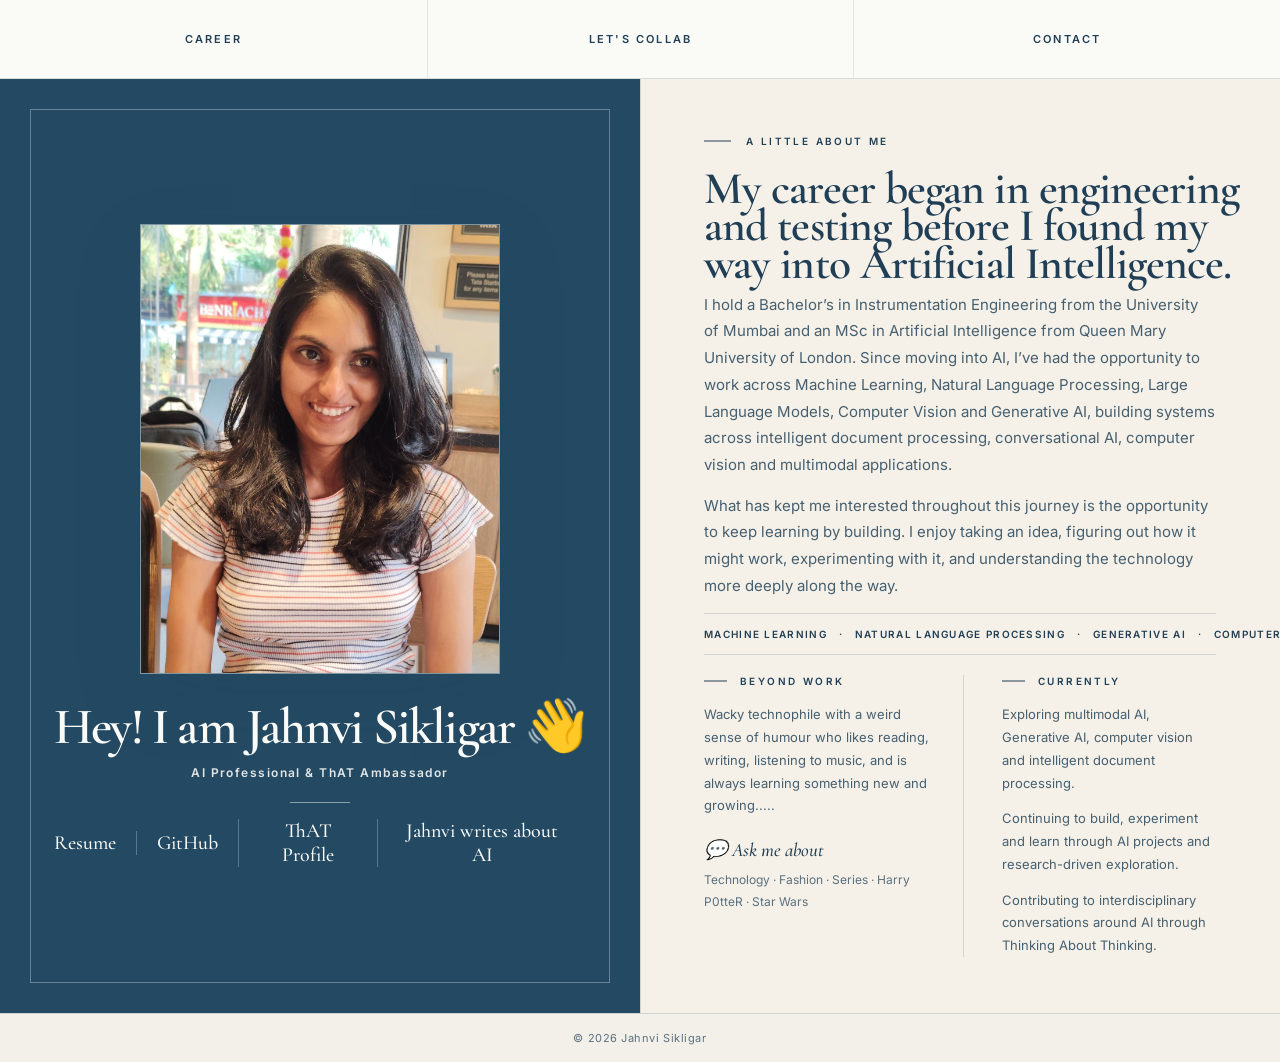
==== index.html @ 12c37104 "Add contact and index pages; initialize collabration page." ====
<!DOCTYPE html>
<html lang="en">
<head>
    <meta charset="UTF-8">
    <meta name="viewport" content="width=device-width, initial-scale=1.0">
    <title>Jahnvi Sikligar | AI Professional</title>
    <meta name="description" content="Jahnvi Sikligar — AI Professional, Data Scientist, ML Engineer and ThAT Ambassador.">
    <link rel="stylesheet" href="../css/index_style.css">
</head>
<body>

    <header class="site-header">
        <nav class="navbar">
            <div class="nav-links">
                <a href="career.html">CAREER</a>
                <a href="lets-collab.html">LET'S COLLAB</a>
                <a href="contact.html">CONTACT</a>
            </div>
        </nav>
    </header>

    <main>
        <section class="landing">

            <div class="landing-left">
                <div class="profile-content">

                    <div class="portrait-area">

                        <div class="profile-image-wrapper">
                            <img
                                id="profile-photo"
                                alt="Jahnvi Sikligar"
                                class="profile-image"
                            >
                        </div>

                    </div>

                    <div class="profile-introduction">
                        <h1>Hey! I am Jahnvi Sikligar 👋</h1>
                        <p class="profile-role">AI Professional &amp; ThAT Ambassador</p>
                    </div>

                    <div class="profile-rule"></div>

                    <div class="profile-links">

                        <a
                            href="https://drive.google.com/file/d/1fbDe1WRoLAM9IEWH1a6erwaehUJIKIuO/view?usp=sharing"
                            target="_blank"
                            rel="noopener noreferrer"
                            aria-label="Resume"
                        >
                            <span>Resume</span>
                        </a>

                        <a
                            href="https://github.com/jahnvisikligar"
                            target="_blank"
                            rel="noopener noreferrer"
                            aria-label="GitHub"
                        >
                            <span>GitHub</span>
                        </a>

                        <a
                            href="https://www.thinkingaboutthinking.org/fellowshiphub/fellowship/jahnvi-sikligar/feed"
                            target="_blank"
                            rel="noopener noreferrer"
                            aria-label="ThAT Profile"
                        >
                            <span>ThAT Profile</span>
                        </a>

                        <a
                            href="https://jahnviwritesaboutai.hashnode.dev/"
                            target="_blank"
                            rel="noopener noreferrer"
                            aria-label="Jahnvi writes about AI blog"
                        >
                            <span>Jahnvi writes about AI</span>
                        </a>

                    </div>

                </div>
            </div>


            <div class="landing-right">
                <div class="about-content">

                    <p class="about-eyebrow">A LITTLE ABOUT ME</p>

                    <h2>
                        <span>My career began in engineering</span>
                        <span>and testing before I found my</span>
                        <span>way into Artificial Intelligence.</span>
                    </h2>

                    <div class="about-text">

                        <p>
                            I hold a Bachelor’s in Instrumentation Engineering from the University of Mumbai
                            and an MSc in Artificial Intelligence from Queen Mary University of London.
                            Since moving into AI, I’ve had the opportunity to work across Machine Learning,
                            Natural Language Processing, Large Language Models, Computer Vision and Generative AI,
                            building systems across intelligent document processing, conversational AI,
                            computer vision and multimodal applications.
                        </p>

                        <p>
                            What has kept me interested throughout this journey is the opportunity to keep learning by building.
                            I enjoy taking an idea, figuring out how it might work, experimenting with it, and understanding
                            the technology more deeply along the way.
                        </p>

                    </div>


                    <div class="expertise" aria-label="Areas of expertise">
                        <span>MACHINE LEARNING</span>
                        <span class="expertise-separator" aria-hidden="true">·</span>
                        <span>NATURAL LANGUAGE PROCESSING</span>
                        <span class="expertise-separator" aria-hidden="true">·</span>
                        <span>GENERATIVE AI</span>
                        <span class="expertise-separator" aria-hidden="true">·</span>
                        <span>COMPUTER VISION</span>
                    </div>


                    <div class="lower-content">

                        <div class="beyond-work">

                            <p class="section-label">BEYOND WORK</p>

                            <p class="personal-note">
                                Wacky technophile with a weird sense of humour who likes reading,
                                writing, listening to music, and is always learning something new and growing.....
                            </p>

                            <div class="ask-me">

                                <p class="ask-label">💬 Ask me about</p>

                                <p class="ask-topics">
                                    Technology · Fashion · Series · Harry P0tteR · Star Wars
                                </p>

                            </div>

                        </div>


                        <div class="currently">

                            <p class="section-label">CURRENTLY</p>

                            <div class="current-items">

                                <div class="current-item">
                                    <p>
                                        Exploring multimodal AI, Generative AI, computer vision
                                        and intelligent document processing.
                                    </p>
                                </div>

                                <div class="current-item">
                                    <p>
                                        Continuing to build, experiment and learn through
                                        AI projects and research-driven exploration.
                                    </p>
                                </div>

                                <div class="current-item">
                                    <p>
                                        Contributing to interdisciplinary conversations around
                                        AI through Thinking About Thinking.
                                    </p>
                                </div>

                            </div>

                        </div>

                    </div>

                </div>
            </div>

        </section>
    </main>

    <footer class="site-footer">
        <p>© 2026 Jahnvi Sikligar</p>
    </footer>

    <script src="../assets/profile-image.js"></script>
    <script>
        document.getElementById("profile-photo").src = window.profileImageData;
    </script>
    <script src="../assets/profile-image.js"></script>
    <script>
        const profilePhoto = document.getElementById("profile-photo");
        if (profilePhoto && window.profileImageData) {
            profilePhoto.src = window.profileImageData;
        }
    </script>
    <!--<script src="../js/script.js"></script>-->
</body>
</html>
---- css/index_style.css ----
/*NEW COLOUR PALETTE FOR MAIN PAGE*/

@import url('https://fonts.googleapis.com/css2?family=Cormorant+Garamond:wght@500;600;700&family=Inter:wght@400;500;600&display=swap');
/* Unified six-colour palette for the complete homepage. */
:root {
    --primary-blue: #244A63;
    --deep-blue: #203F56;
    --pale-blue: #E6F0F2;
    --off-white: #FAFAF7;
    --ivory: #F5F1E8;
    --linen: #F2F0E9;

    /* Semantic tokens used throughout the layout. */
    --paper: var(--off-white);
    --ink: var(--deep-blue);
    --muted: rgba(32, 63, 86, 0.72);
    --blue: var(--primary-blue);
    --blue-soft: var(--deep-blue);
    --line: rgba(32, 63, 86, 0.16);
    --white-line: rgba(230, 240, 242, 0.35);
    --left-text: var(--off-white);
    --hover-wash: rgba(230, 240, 242, 0.62);
}

* {
    box-sizing: border-box;
}

html {
    scroll-behavior: smooth;
}

body {
    margin: 0;
    color: var(--ink);
    background: var(--ivory);
    font-family: "Inter", sans-serif;
    -webkit-font-smoothing: antialiased;
    text-rendering: optimizeLegibility;
}

a {
    color: inherit;
}

.site-header {
    position: relative;
    z-index: 10;
    background: var(--paper);
    border-bottom: 1px solid var(--line);
}

.navbar {
    width: 100%;
    min-height: 78px;
    display: grid;
    align-items: stretch;
}

.nav-links {
    width: 100%;
    display: grid;
    grid-template-columns: repeat(3, minmax(0, 1fr));
}

.nav-links a {
    position: relative;
    display: grid;
    place-items: center;
    min-height: 78px;
    padding: 0 18px;
    color: var(--ink);
    font-size: 11px;
    font-weight: 600;
    letter-spacing: 0.20em;
    text-decoration: none;
    text-transform: uppercase;
    transition: color 220ms ease, background-color 220ms ease;
}

.nav-links a + a {
    border-left: 1px solid rgba(32, 63, 86, 0.10);
}

.nav-links a::after {
    content: "";
    position: absolute;
    left: 28%;
    right: 28%;
    bottom: 16px;
    height: 1px;
    background: currentColor;
    transform: scaleX(0);
    transform-origin: center;
    transition: transform 220ms ease;
}

.nav-links a:hover,
.nav-links a:focus-visible {
    color: var(--blue);
    background: var(--hover-wash);
}

.nav-links a:hover::after,
.nav-links a:focus-visible::after {
    transform: scaleX(1);
}

.landing {
    display: grid;
    grid-template-columns: 1fr 1fr;
    min-height: calc(100vh - 78px);
}

.landing-left {
    position: relative;
    overflow: hidden;
    display: flex;
    align-items: center;
    justify-content: center;
    padding: 52px 54px;
    color: var(--left-text);
    background: var(--blue);
}

.landing-left::before {
    content: "";
    position: absolute;
    inset: 30px;
    border: 1px solid var(--white-line);
    pointer-events: none;
}

.profile-content {
    position: relative;
    z-index: 1;
    width: min(100%, 700px);
    text-align: center;
}

.portrait-area {
    display: block;
    margin: 0 0 30px;
}

.profile-image-wrapper {
    width: min(100%, 360px);
    max-width: 360px;
    aspect-ratio: 4 / 5;
    margin: 0 auto;
    overflow: hidden;
    border: 1px solid rgba(250, 250, 247, 0.40);
    background: rgba(230, 240, 242, 0.05);
    box-shadow: 0 24px 60px rgba(32, 63, 86, 0.18);
    transition: transform 350ms ease, box-shadow 350ms ease;
}

.profile-image-wrapper:hover {
    transform: translateY(-5px);
    box-shadow: 0 32px 72px rgba(32, 63, 86, 0.25);
}

.profile-image {
    width: 100%;
    height: 100%;
    display: block;
    object-fit: cover;
    filter: saturate(0.97);
    transition: transform 700ms cubic-bezier(0.2, 0.65, 0.25, 1);
}

.profile-image-wrapper:hover .profile-image {
    transform: scale(1.025);
}

.portrait-notes {
    display: none;
    flex-direction: column;
    align-items: flex-start;
    gap: 1px;
    color: rgba(250, 250, 247, 0.96);
    font-family: "Cormorant Garamond", serif;
    font-size: clamp(29px, 3vw, 43px);
    font-style: italic;
    font-weight: 500;
    line-height: 0.93;
}

.profile-introduction {
    padding-left: 0;
}

.profile-introduction h1 {
    margin: 0 auto;
    max-width: none;
    color: var(--left-text);
    font-family: "Cormorant Garamond", serif;
    font-size: clamp(39px, 4vw, 58px);
    font-weight: 600;
    line-height: 0.90;
    letter-spacing: -0.035em;
    white-space: nowrap;
}

.profile-role {
    margin: 14px 0 0;
    color: rgba(250, 250, 247, 0.88);
    font-size: 12px;
    font-weight: 600;
    letter-spacing: 0.12em;
    line-height: 1.5;
}

.profile-rule {
    width: 60px;
    height: 1px;
    margin: 20px auto 16px;
    background: rgba(230, 240, 242, 0.52);
}

.profile-links {
    display: flex;
    align-items: center;
    justify-content: center;
    padding-left: 0;
}

.profile-links a {
    position: relative;
    display: inline-flex;
    align-items: center;
    padding: 0 20px;
    color: var(--left-text);
    font-family: "Cormorant Garamond", serif;
    font-size: 20px;
    font-weight: 500;
    text-decoration: none;
    transition: color 220ms ease, transform 220ms ease;
}

.profile-links a:first-child {
    padding-left: 0;
}

.profile-links a + a {
    border-left: 1px solid rgba(230, 240, 242, 0.28);
}

.profile-links a::after {
    content: "";
    position: absolute;
    left: 20px;
    right: 20px;
    bottom: -7px;
    height: 1px;
    background: currentColor;
    transform: scaleX(0);
    transform-origin: left;
    transition: transform 220ms ease;
}

.profile-links a:first-child::after {
    left: 0;
}

.profile-links a:hover,
.profile-links a:focus-visible {
    color: var(--left-text);
    transform: translateY(-2px);
}

.profile-links a:hover::after,
.profile-links a:focus-visible::after {
    transform: scaleX(1);
}

.landing-right {
    position: relative;
    overflow: hidden;
    display: flex;
    align-items: center;
    justify-content: center;
    padding: 56px 64px;
    color: var(--ink);
    background: var(--ivory);
}

.landing-right::before {
    content: "";
    position: absolute;
    inset: 0 auto 0 0;
    width: 1px;
    background: var(--line);
}

.about-content {
    position: relative;
    z-index: 1;
    width: min(100%, 760px);
}

.about-eyebrow,
.section-label {
    position: relative;
    width: fit-content;
    margin: 0 0 23px;
    padding-left: 42px;
    color: var(--blue-soft);
    font-size: 10px;
    font-weight: 600;
    letter-spacing: 0.24em;
    line-height: 1.2;
    text-transform: uppercase;
}

.about-eyebrow::before,
.section-label::before {
    content: "";
    position: absolute;
    left: 0;
    top: 50%;
    width: 27px;
    height: 1px;
    background: currentColor;
    transform: translateY(-50%);
}

.about-content h2 {
    margin: 0 0 10px;
    max-width: none;
    color: var(--ink);
    font-family: "Cormorant Garamond", serif;
    font-size: clamp(40px, 3.55vw, 56px);
    font-weight: 600;
    line-height: 0.82;
    letter-spacing: -0.02em;
}

.about-content h2 span {
    display: block;
    margin: 0;
    padding: 0;
    white-space: nowrap;
}

.about-text {
    max-width: 73ch;
    color: rgba(32, 63, 86, 0.82);
    font-size: 15px;
    line-height: 1.78;
}

.about-text p {
    margin: 0 0 14px;
}

.expertise {
    display: grid;
    grid-template-columns: max-content minmax(28px, 1fr) max-content minmax(28px, 1fr) max-content minmax(28px, 1fr) max-content;
    align-items: center;
    margin-top: 14px;
    padding: 12px 0;
    border-top: 1px solid var(--line);
    border-bottom: 1px solid var(--line);
    color: var(--ink);
    font-size: 10px;
    font-weight: 600;
    letter-spacing: 0.13em;
    line-height: 1.6;
    white-space: nowrap;
}

.expertise-separator {
    justify-self: center;
    margin: 0;
    color: inherit;
    font: inherit;
    line-height: inherit;
}

.lower-content {
    display: grid;
    grid-template-columns: minmax(0, 0.95fr) minmax(0, 1.05fr);
    gap: 30px;
    margin-top: 20px;
}

.beyond-work,
.currently {
    min-width: 0;
}

.currently {
    padding-left: 38px;
    border-left: 1px solid var(--line);
}

.section-label {
    margin-bottom: 16px;
    padding-left: 36px;
}

.section-label::before {
    width: 23px;
}

.personal-note,
.current-item p {
    margin: 0;
    color: rgba(32, 63, 86, 0.82);
    font-size: 13px;
    line-height: 1.75;
}

.personal-note {
    max-width: 35ch;
}

.ask-me {
    margin-top: 21px;
}

.ask-label {
    margin: 0 0 8px;
    color: var(--ink);
    font-family: "Cormorant Garamond", serif;
    font-size: 19px;
    font-style: italic;
    font-weight: 500;
}

.ask-topics {
    margin: 0;
    color: var(--muted);
    font-size: 12px;
    line-height: 1.8;
}

.current-items {
    display: grid;
    gap: 13px;
}

.current-item p {
    max-width: 38ch;
}

.site-footer {
    padding: 17px 24px;
    border-top: 1px solid var(--line);
    background: var(--linen);
    color: var(--muted);
    font-size: 11px;
    text-align: center;
    letter-spacing: 0.05em;
}

.site-footer p {
    margin: 0;
}

:focus-visible {
    outline: 2px solid var(--blue-soft);
    outline-offset: 4px;
}

.site-header :focus-visible {
    outline-color: var(--blue-soft);
}

@media (max-width: 1150px) {
    .landing-left {
        padding: 46px 42px;
    }

    .landing-right {
        padding: 50px 44px;
    }

    .profile-introduction h1 {
        font-size: clamp(38px, 3.8vw, 54px);
    }

    .profile-links a {
        padding: 0 15px;
    }

    .profile-links a:first-child {
        padding-left: 0;
    }

    .about-content h2 {
        font-size: clamp(38px, 4vw, 54px);
    }

    .expertise {
        font-size: 10px;
        letter-spacing: 0.11em;
    }
}

@media (max-width: 900px) {
    .landing {
        grid-template-columns: 1fr;
    }

    .landing-left {
        min-height: auto;
        padding: 64px 34px;
    }

    .landing-right {
        min-height: auto;
        padding: 68px 34px;
    }

    .landing-right::before {
        inset: 0 34px auto 34px;
        width: auto;
        height: 1px;
    }

    .profile-content {
        max-width: 760px;
    }

    .about-content {
        max-width: 760px;
    }
}

@media (max-width: 640px) {
    .nav-links {
        grid-template-columns: repeat(3, minmax(0, 1fr));
    }

    .nav-links a {
        min-height: 58px;
        padding: 0 6px;
        font-size: 8px;
        letter-spacing: 0.08em;
    }

    .nav-links a::after {
        bottom: 10px;
    }

    .landing-left {
        padding: 48px 20px;
    }

    .landing-left::before {
        inset: 18px;
    }

    .portrait-area {
        display: block;
        margin-bottom: 28px;
    }

    .profile-image-wrapper {
        width: min(72vw, 270px);
        margin: 0 auto 22px;
    }

    .profile-introduction {
        padding-left: 0;
        text-align: center;
    }

    .profile-introduction h1 {
        max-width: none;
        font-size: clamp(41px, 12vw, 58px);
        white-space: normal;
    }

    .profile-role {
        font-size: 10px;
        letter-spacing: 0.10em;
    }

    .profile-rule {
        margin-left: auto;
        margin-right: auto;
    }

    .profile-links {
        justify-content: center;
        padding-left: 0;
    }

    .profile-links a {
        padding: 0 10px;
        font-size: 18px;
    }

    .profile-links a:first-child {
        padding-left: 0;
    }

    .profile-links a::after {
        left: 10px;
        right: 10px;
    }

    .profile-links a:first-child::after {
        left: 0;
    }

    .landing-right {
        padding: 52px 24px;
    }

    .landing-right::before {
        left: 24px;
        right: 24px;
    }

    .about-eyebrow {
        margin-bottom: 20px;
        padding-left: 34px;
    }

    .about-content h2 {
        max-width: none;
        font-size: 41px;
    }

    .about-content h2 span {
        white-space: normal;
    }

    .about-text {
        font-size: 14px;
        line-height: 1.8;
    }

    .expertise {
        display: flex;
        flex-wrap: wrap;
        justify-content: flex-start;
        gap: 0 10px;
        font-size: 9px;
        letter-spacing: 0.10em;
        white-space: normal;
    }

    .expertise-separator {
        margin: 0;
    }

    .lower-content {
        grid-template-columns: 1fr;
        gap: 30px;
    }

    .currently {
        padding: 28px 0 0;
        border-left: 0;
        border-top: 1px solid var(--line);
    }

    .section-label {
        font-size: 9px;
    }
}
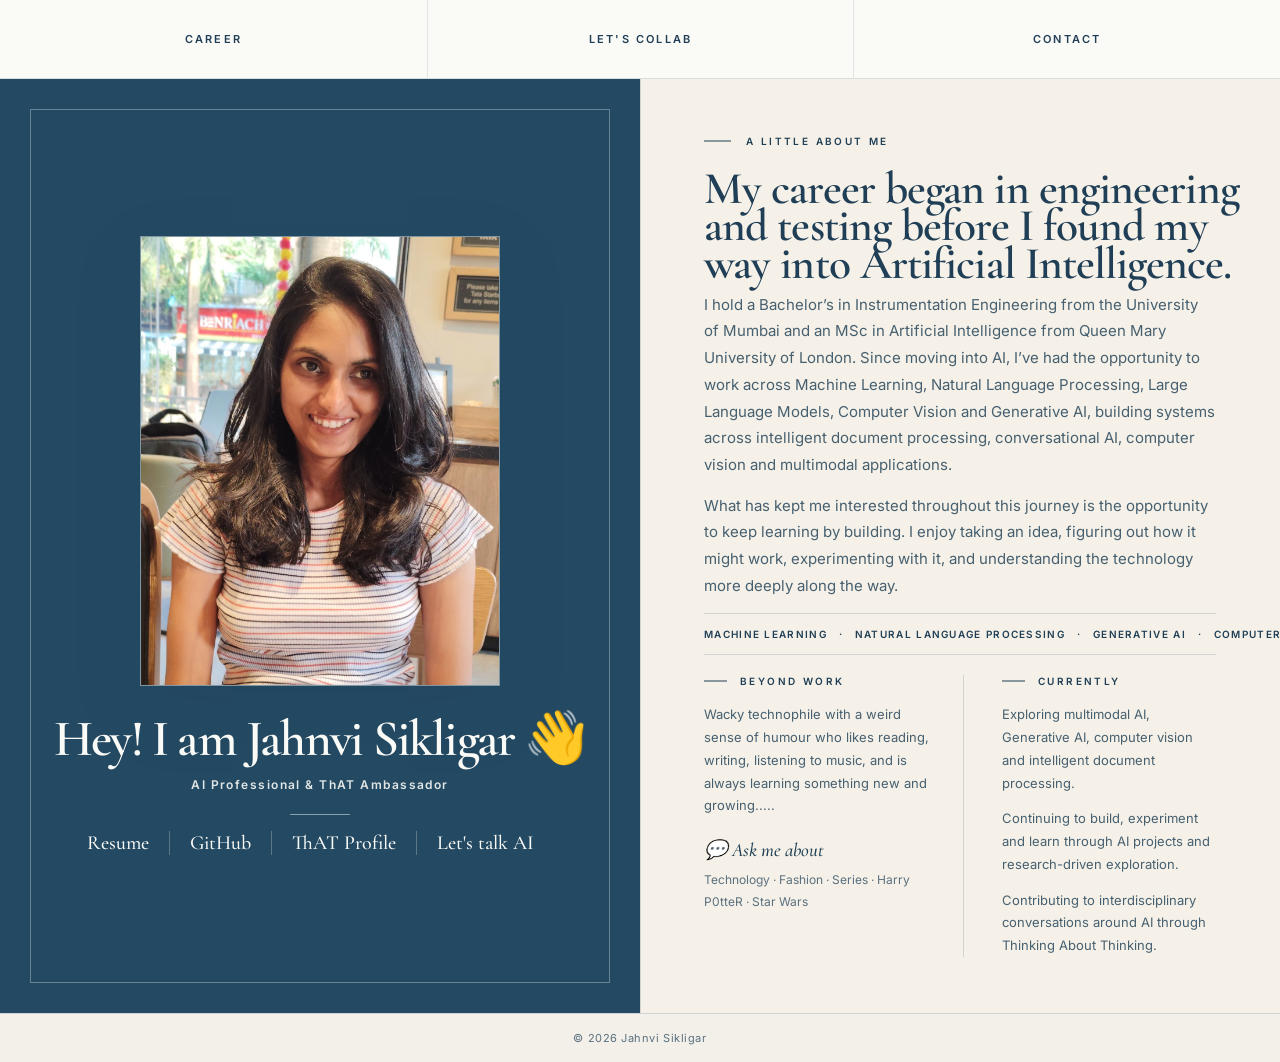
==== commit 743911b2: "Update blog link and text in index.html" ====
--- a/index.html
+++ b/index.html
@@ -12,9 +12,9 @@
     <header class="site-header">
         <nav class="navbar">
             <div class="nav-links">
-                <a href="career.html">CAREER</a>
-                <a href="lets-collab.html">LET'S COLLAB</a>
-                <a href="contact.html">CONTACT</a>
+                <a href="../html/career.html">CAREER</a>
+                <a href="../html/lets-collab.html">LET'S COLLAB</a>
+                <a href="../html/contact.html">CONTACT</a>
             </div>
         </nav>
     </header>
@@ -74,12 +74,12 @@
                         </a>
 
                         <a
-                            href="https://jahnviwritesaboutai.hashnode.dev/"
+                            href="https://letstalkai.hashnode.dev/"
                             target="_blank"
                             rel="noopener noreferrer"
                             aria-label="Jahnvi writes about AI blog"
                         >
-                            <span>Jahnvi writes about AI</span>
+                            <span>Let's talk AI</span>
                         </a>
 
                     </div>
@@ -210,4 +210,4 @@
     </script>
     <!--<script src="../js/script.js"></script>-->
 </body>
-</html>+</html>
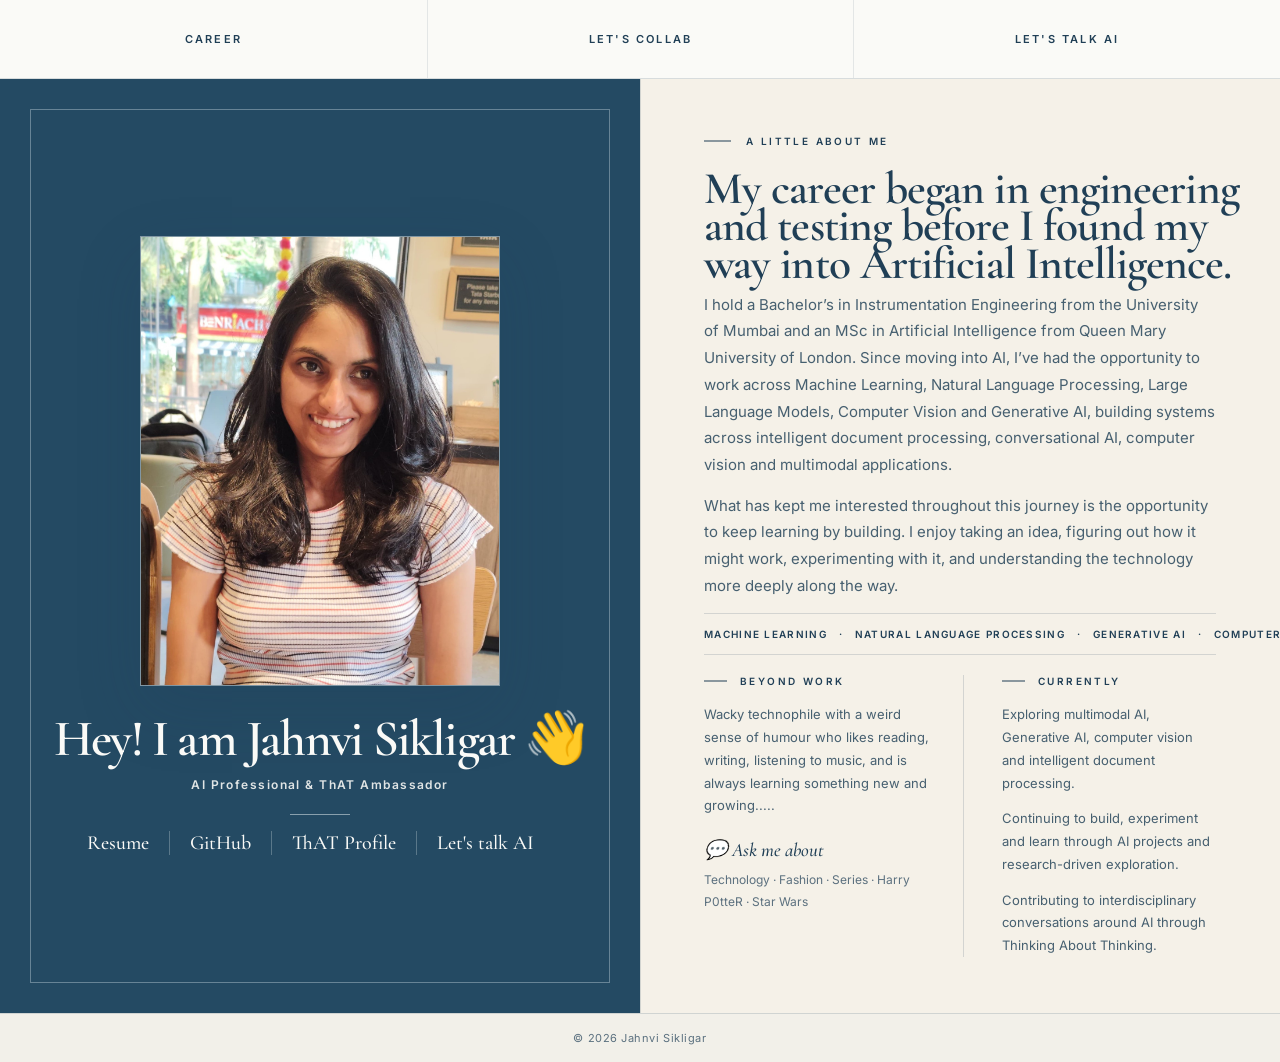
==== commit e70a3d6e: "Change 'CONTACT' link to 'LET'S TALK AI'" ====
--- a/index.html
+++ b/index.html
@@ -14,7 +14,7 @@
             <div class="nav-links">
                 <a href="../html/career.html">CAREER</a>
                 <a href="../html/lets-collab.html">LET'S COLLAB</a>
-                <a href="../html/contact.html">CONTACT</a>
+                <a href="../html/contact.html">LET'S TALK AI</a>
             </div>
         </nav>
     </header>
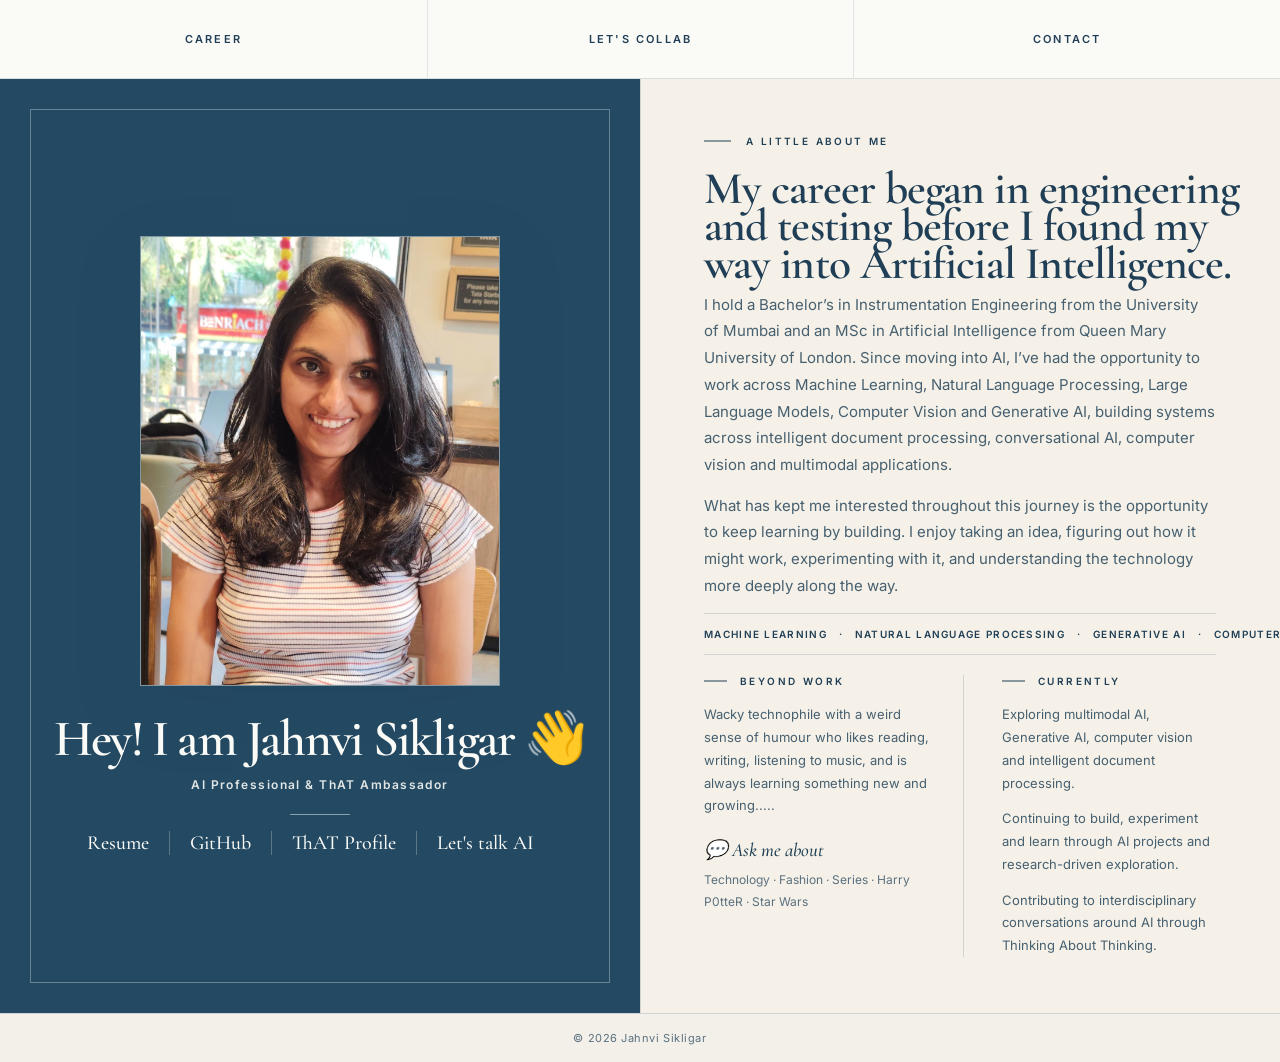
==== commit a2f694c8: "Update contact link in navigation menu" ====
--- a/index.html
+++ b/index.html
@@ -14,7 +14,8 @@
             <div class="nav-links">
                 <a href="../html/career.html">CAREER</a>
                 <a href="../html/lets-collab.html">LET'S COLLAB</a>
-                <a href="../html/contact.html">LET'S TALK AI</a>
+                <a href="../html/contact.html">CONTACT</a>
+                <!--<a href="../html/contact.html">LET'S TALK AI</a>-->
             </div>
         </nav>
     </header>
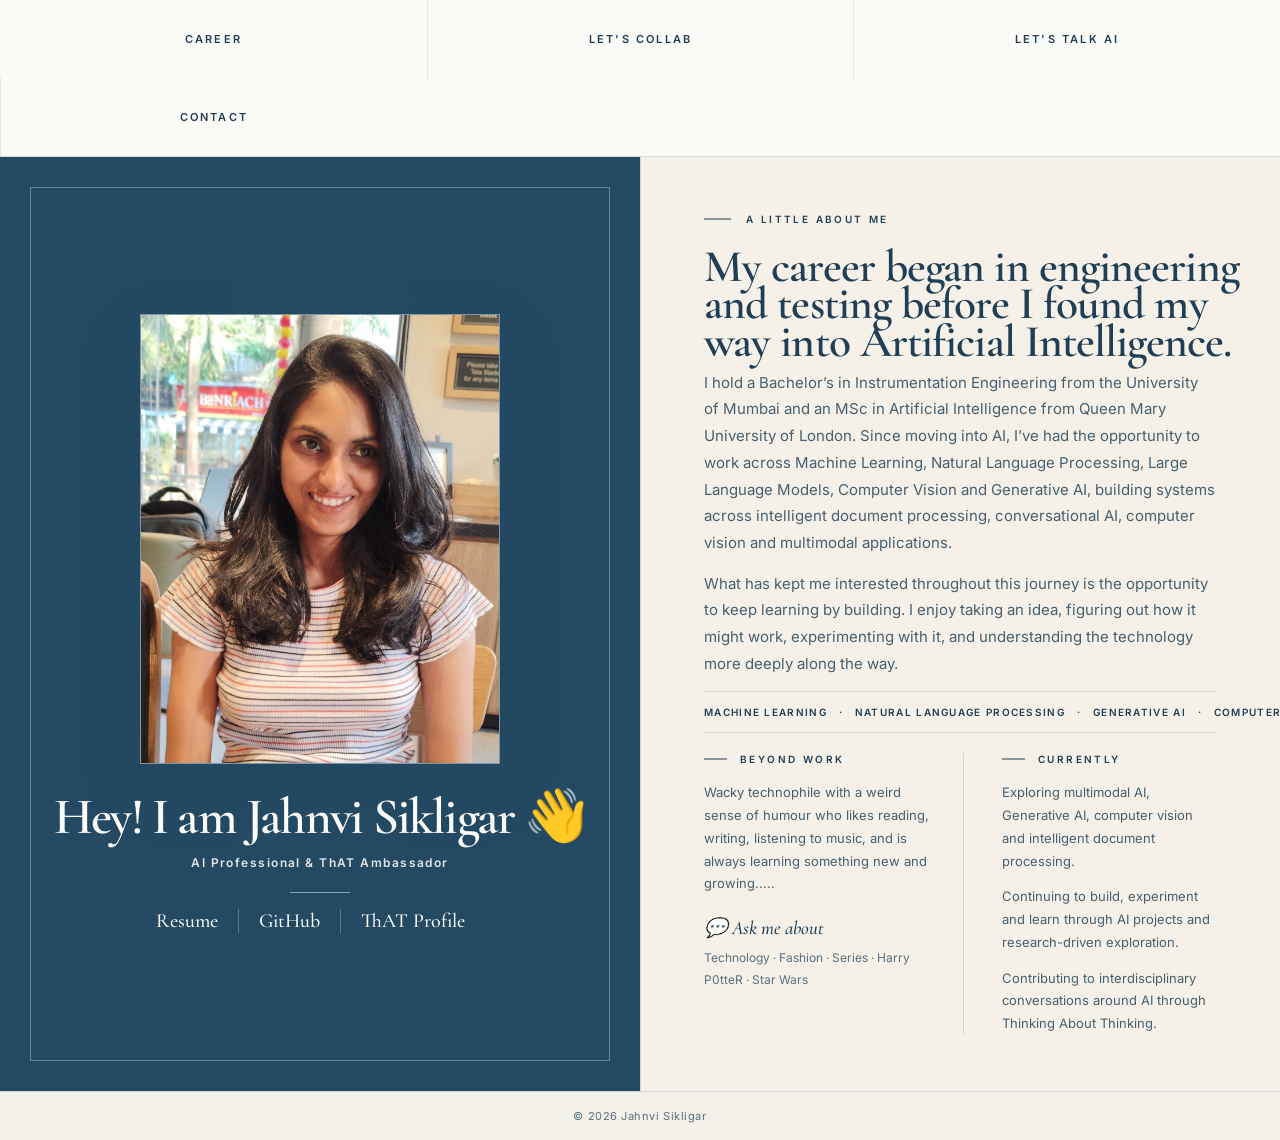
==== commit d08e8776: "Update navigation links to include "Let's Talk AI" and comment out external links" ====
--- a/index.html
+++ b/index.html
@@ -14,8 +14,8 @@
             <div class="nav-links">
                 <a href="../html/career.html">CAREER</a>
                 <a href="../html/lets-collab.html">LET'S COLLAB</a>
+                <a href="../html/lets-talk-ai.html">LET'S TALK AI</a>
                 <a href="../html/contact.html">CONTACT</a>
-                <!--<a href="../html/contact.html">LET'S TALK AI</a>-->
             </div>
         </nav>
     </header>
@@ -74,14 +74,16 @@
                             <span>ThAT Profile</span>
                         </a>
 
-                        <a
-                            href="https://letstalkai.hashnode.dev/"
+                        <!--
+                        <a
+                            href="https://jahnviwritesaboutai.hashnode.dev/"
                             target="_blank"
                             rel="noopener noreferrer"
                             aria-label="Jahnvi writes about AI blog"
                         >
-                            <span>Let's talk AI</span>
-                        </a>
+                            <span>Jahnvi writes about AI</span>
+                        </a>
+                        -->
 
                     </div>
 
@@ -211,4 +213,4 @@
     </script>
     <!--<script src="../js/script.js"></script>-->
 </body>
-</html>
+</html>
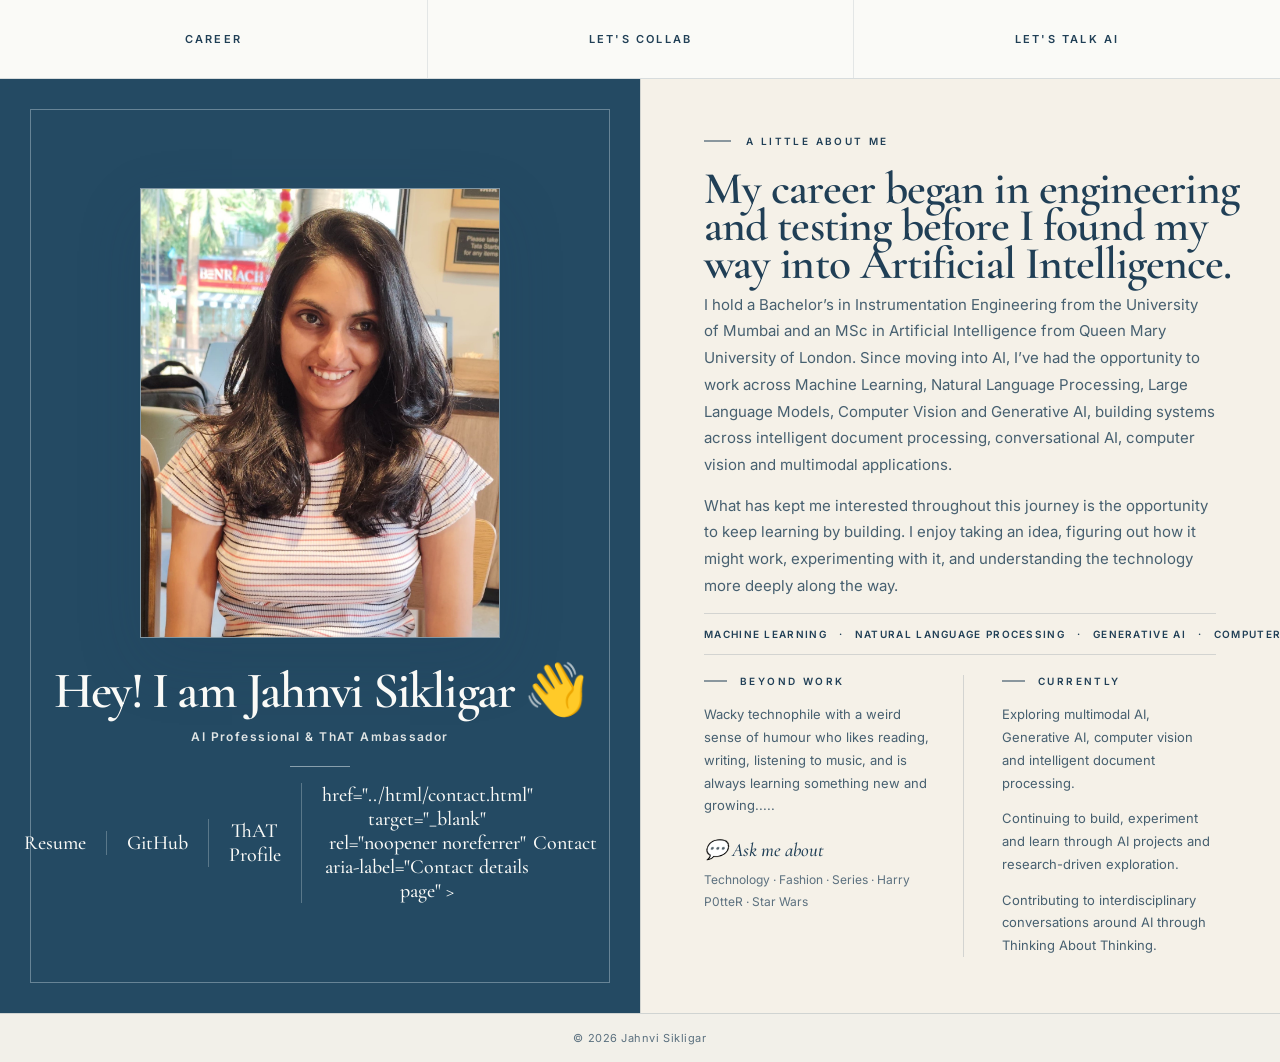
==== commit 41cf5e44: "Update navigation links in index.html modified the following changes:  -- updated the conatct.html" ====
--- a/index.html
+++ b/index.html
@@ -14,8 +14,8 @@
             <div class="nav-links">
                 <a href="../html/career.html">CAREER</a>
                 <a href="../html/lets-collab.html">LET'S COLLAB</a>
+                <!--<a href="../html/lets-talk-ai.html">LET'S TALK AI</a>-->
                 <a href="../html/lets-talk-ai.html">LET'S TALK AI</a>
-                <a href="../html/contact.html">CONTACT</a>
             </div>
         </nav>
     </header>
@@ -73,18 +73,17 @@
                         >
                             <span>ThAT Profile</span>
                         </a>
-
-                        <!--
-                        <a
-                            href="https://jahnviwritesaboutai.hashnode.dev/"
-                            target="_blank"
-                            rel="noopener noreferrer"
-                            aria-label="Jahnvi writes about AI blog"
-                        >
-                            <span>Jahnvi writes about AI</span>
-                        </a>
-                        -->
-
+                        
+                        <a
+                            <!--href="https://jahnviwritesaboutai.hashnode.dev/"-->
+                            href="../html/contact.html"
+                            target="_blank"
+                            rel="noopener noreferrer"
+                            aria-label="Contact details page"
+                        >
+                            <span>Contact</span>
+                        </a>
+                    
                     </div>
 
                 </div>
@@ -213,4 +212,4 @@
     </script>
     <!--<script src="../js/script.js"></script>-->
 </body>
-</html>+</html>
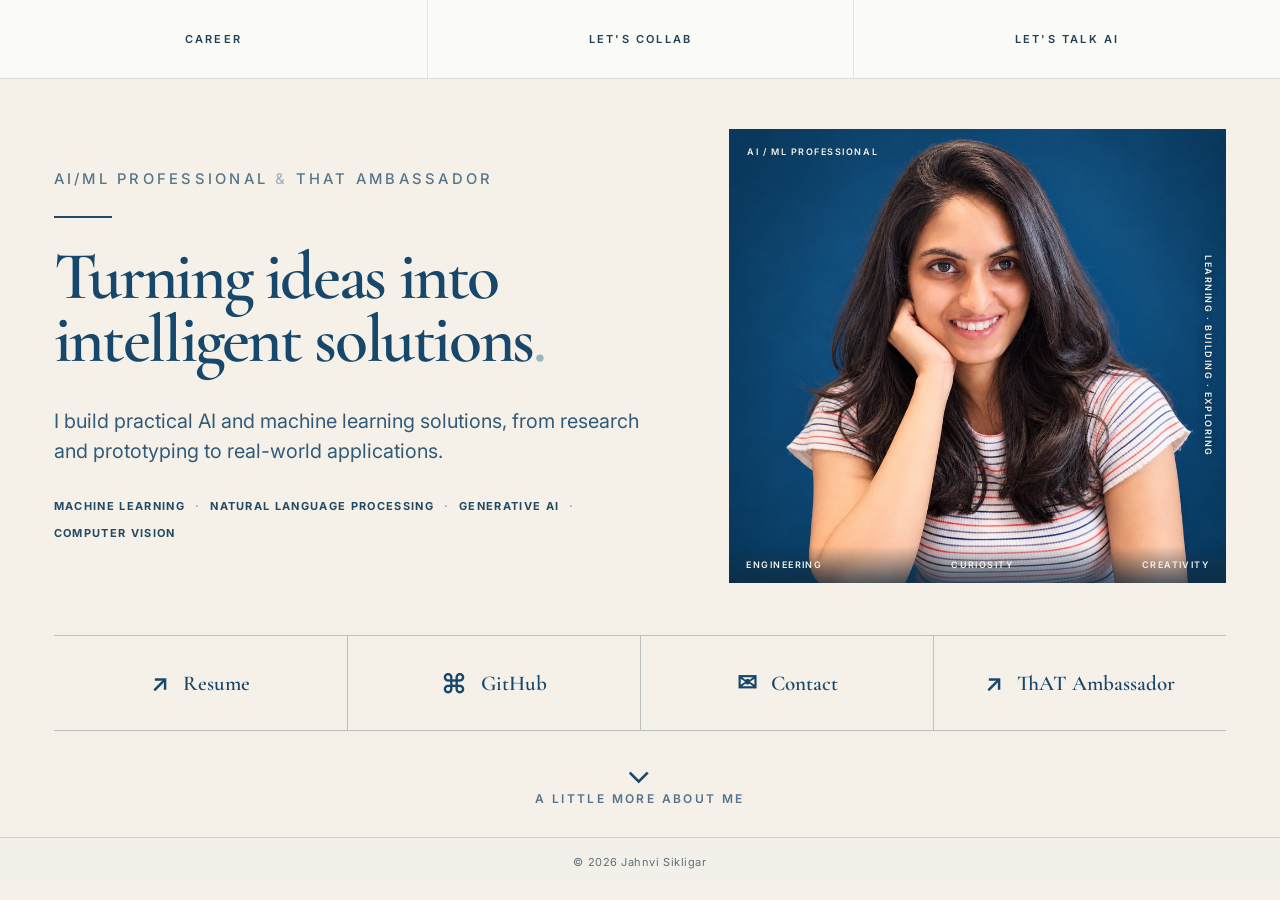
==== commit 40fa7526: "updated index HTML and CSS file and added hero portrait JS file." ====
--- a/index.html
+++ b/index.html
@@ -3,213 +3,138 @@
 <head>
     <meta charset="UTF-8">
     <meta name="viewport" content="width=device-width, initial-scale=1.0">
-    <title>Jahnvi Sikligar | AI Professional</title>
-    <meta name="description" content="Jahnvi Sikligar — AI Professional, Data Scientist, ML Engineer and ThAT Ambassador.">
-    <link rel="stylesheet" href="../css/index_style.css">
+    <title>Jahnvi Sikligar | AI/ML Professional</title>
+    <meta name="description" content="Jahnvi Sikligar — AI/ML Professional and ThAT Ambassador. Exploring and building practical AI and machine learning solutions.">
+    <link rel="stylesheet" href="css/index_style.css">
 </head>
 <body>
-
+    <!-- Original navigation: intentionally retained -->
     <header class="site-header">
         <nav class="navbar">
             <div class="nav-links">
-                <a href="../html/career.html">CAREER</a>
-                <a href="../html/lets-collab.html">LET'S COLLAB</a>
-                <!--<a href="../html/lets-talk-ai.html">LET'S TALK AI</a>-->
-                <a href="../html/lets-talk-ai.html">LET'S TALK AI</a>
+                <a href="html/career.html">CAREER</a>
+                <a href="html/lets-collab.html">LET'S COLLAB</a>
+                <a href="html/lets-talk-ai.html">LET'S TALK AI</a>
             </div>
         </nav>
     </header>
 
     <main>
-        <section class="landing">
+        <section class="home-intro" aria-labelledby="hero-title">
+            <div class="home-hero">
+                <div class="hero-copy">
+                    <p class="hero-role">AI/ML Professional <span>&amp;</span> ThAT Ambassador</p>
+                    <span class="hero-rule" aria-hidden="true"></span>
+                    <h1 id="hero-title">Turning ideas into<br>intelligent solutions<span class="hero-period">.</span></h1>
+                    <p class="hero-description">I build practical AI and machine learning solutions, from research and prototyping to real-world applications.</p>
+                    <p class="hero-expertise" aria-label="Areas of expertise">
+                        <span>MACHINE LEARNING</span><span class="expertise-dot" aria-hidden="true">·</span>
+                        <span>NATURAL LANGUAGE PROCESSING</span><span class="expertise-dot" aria-hidden="true">·</span>
+                        <span>GENERATIVE AI</span><span class="expertise-dot" aria-hidden="true">·</span>
+                        <span>COMPUTER VISION</span>
+                    </p>
+                </div>
 
-            <div class="landing-left">
-                <div class="profile-content">
-
-                    <div class="portrait-area">
-
-                        <div class="profile-image-wrapper">
-                            <img
-                                id="profile-photo"
-                                alt="Jahnvi Sikligar"
-                                class="profile-image"
-                            >
-                        </div>
-
+                <div class="hero-portrait">
+                    <img id="hero-portrait-image" alt="Jahnvi Sikligar smiling against a deep blue background">
+                    <span class="portrait-tag portrait-tag-top">AI / ML PROFESSIONAL</span>
+                    <span class="portrait-tag portrait-tag-side">LEARNING · BUILDING · EXPLORING</span>
+                    <div class="portrait-caption" aria-label="Professional and personal identity">
+                        <span>ENGINEERING</span><span>CURIOSITY</span><span>CREATIVITY</span>
                     </div>
-
-                    <div class="profile-introduction">
-                        <h1>Hey! I am Jahnvi Sikligar 👋</h1>
-                        <p class="profile-role">AI Professional &amp; ThAT Ambassador</p>
-                    </div>
-
-                    <div class="profile-rule"></div>
-
-                    <div class="profile-links">
-
-                        <a
-                            href="https://drive.google.com/file/d/1fbDe1WRoLAM9IEWH1a6erwaehUJIKIuO/view?usp=sharing"
-                            target="_blank"
-                            rel="noopener noreferrer"
-                            aria-label="Resume"
-                        >
-                            <span>Resume</span>
-                        </a>
-
-                        <a
-                            href="https://github.com/jahnvisikligar"
-                            target="_blank"
-                            rel="noopener noreferrer"
-                            aria-label="GitHub"
-                        >
-                            <span>GitHub</span>
-                        </a>
-
-                        <a
-                            href="https://www.thinkingaboutthinking.org/fellowshiphub/fellowship/jahnvi-sikligar/feed"
-                            target="_blank"
-                            rel="noopener noreferrer"
-                            aria-label="ThAT Profile"
-                        >
-                            <span>ThAT Profile</span>
-                        </a>
-                        
-                        <a
-                            <!--href="https://jahnviwritesaboutai.hashnode.dev/"-->
-                            href="../html/contact.html"
-                            target="_blank"
-                            rel="noopener noreferrer"
-                            aria-label="Contact details page"
-                        >
-                            <span>Contact</span>
-                        </a>
-                    
-                    </div>
-
                 </div>
             </div>
 
+            <nav class="hero-quick-links" aria-label="Quick links">
+                <a href="https://drive.google.com/file/d/1fbDe1WRoLAM9IEWH1a6erwaehUJIKIuO/view?usp=sharing" target="_blank" rel="noopener noreferrer"><span class="quick-link-icon" aria-hidden="true">↗</span><span>Resume</span></a>
+                <a href="https://github.com/jahnvisikligar" target="_blank" rel="noopener noreferrer"><span class="quick-link-icon quick-link-github" aria-hidden="true">⌘</span><span>GitHub</span></a>
+                <a href="html/contact.html"><span class="quick-link-icon" aria-hidden="true">✉</span><span>Contact</span></a>
+                <a href="https://www.thinkingaboutthinking.org/fellowshiphub/fellowship/jahnvi-sikligar/feed" target="_blank" rel="noopener noreferrer"><span class="quick-link-icon" aria-hidden="true">↗</span><span>ThAT Ambassador</span></a>
+            </nav>
 
-            <div class="landing-right">
-                <div class="about-content">
+            <button class="about-reveal-trigger" id="about-reveal-trigger" type="button" aria-expanded="false" aria-controls="about-details">
+                <span class="reveal-chevron" aria-hidden="true">⌄</span>
+                <span>A LITTLE MORE ABOUT ME</span>
+            </button>
+        </section>
 
-                    <p class="about-eyebrow">A LITTLE ABOUT ME</p>
+        <div class="about-details" id="about-details" hidden>
+            <section class="about-section about-story" aria-labelledby="about-heading">
+                <div class="about-section-index">01 <span>/</span> PERSONAL INTRODUCTION</div>
+                <div class="about-story-grid">
+                    <div class="about-story-heading">
+                        <p class="about-kicker">A LITTLE ABOUT ME</p>
+                        <h2 id="about-heading">My career began in engineering and testing before I found my way into Artificial Intelligence.</h2>
+                    </div>
+                    <div class="about-story-copy">
+                        <p>I hold a Bachelor’s in Instrumentation Engineering from the University of Mumbai and an MSc in Artificial Intelligence from Queen Mary University of London. Since moving into AI, I’ve had the opportunity to work across Machine Learning, Natural Language Processing, Large Language Models, Computer Vision and Generative AI, building systems across intelligent document processing, conversational AI, computer vision and multimodal applications.</p>
+                        <p>What has kept me interested throughout this journey is the opportunity to keep learning by building. I enjoy taking an idea, figuring out how it might work, experimenting with it, and understanding the technology more deeply along the way.</p>
+                    </div>
+                </div>
+            </section>
 
-                    <h2>
-                        <span>My career began in engineering</span>
-                        <span>and testing before I found my</span>
-                        <span>way into Artificial Intelligence.</span>
-                    </h2>
+            <section class="about-section beyond-section" aria-labelledby="beyond-heading">
+                <div class="about-section-index">02 <span>/</span> PERSONALITY</div>
+                <div class="beyond-grid">
+                    <div>
+                        <p class="about-kicker">BEYOND WORK</p>
+                        <h2 id="beyond-heading">Wacky technophile with a weird sense of humour.</h2>
+                    </div>
+                    <div class="beyond-copy">
+                        <p>I like reading, writing, listening to music, and am always learning something new and growing.</p>
+                        <div class="ask-me">
+                            <p class="ask-label">💬 Ask me about</p>
+                            <div class="topic-list">
+                                <span>Technology</span><span>Fashion</span><span>Series</span><span>Harry P0tteR</span><span>Star Wars</span>
+                            </div>
+                        </div>
+                    </div>
+                </div>
+            </section>
 
-                    <div class="about-text">
-
-                        <p>
-                            I hold a Bachelor’s in Instrumentation Engineering from the University of Mumbai
-                            and an MSc in Artificial Intelligence from Queen Mary University of London.
-                            Since moving into AI, I’ve had the opportunity to work across Machine Learning,
-                            Natural Language Processing, Large Language Models, Computer Vision and Generative AI,
-                            building systems across intelligent document processing, conversational AI,
-                            computer vision and multimodal applications.
-                        </p>
-
-                        <p>
-                            What has kept me interested throughout this journey is the opportunity to keep learning by building.
-                            I enjoy taking an idea, figuring out how it might work, experimenting with it, and understanding
-                            the technology more deeply along the way.
-                        </p>
-
-                    </div>
-
-
-                    <div class="expertise" aria-label="Areas of expertise">
-                        <span>MACHINE LEARNING</span>
-                        <span class="expertise-separator" aria-hidden="true">·</span>
-                        <span>NATURAL LANGUAGE PROCESSING</span>
-                        <span class="expertise-separator" aria-hidden="true">·</span>
-                        <span>GENERATIVE AI</span>
-                        <span class="expertise-separator" aria-hidden="true">·</span>
-                        <span>COMPUTER VISION</span>
-                    </div>
-
-
-                    <div class="lower-content">
-
-                        <div class="beyond-work">
-
-                            <p class="section-label">BEYOND WORK</p>
-
-                            <p class="personal-note">
-                                Wacky technophile with a weird sense of humour who likes reading,
-                                writing, listening to music, and is always learning something new and growing.....
-                            </p>
-
-                            <div class="ask-me">
-
-                                <p class="ask-label">💬 Ask me about</p>
-
-                                <p class="ask-topics">
-                                    Technology · Fashion · Series · Harry P0tteR · Star Wars
-                                </p>
-
-                            </div>
-
-                        </div>
-
-
-                        <div class="currently">
-
-                            <p class="section-label">CURRENTLY</p>
-
-                            <div class="current-items">
-
-                                <div class="current-item">
-                                    <p>
-                                        Exploring multimodal AI, Generative AI, computer vision
-                                        and intelligent document processing.
-                                    </p>
-                                </div>
-
-                                <div class="current-item">
-                                    <p>
-                                        Continuing to build, experiment and learn through
-                                        AI projects and research-driven exploration.
-                                    </p>
-                                </div>
-
-                                <div class="current-item">
-                                    <p>
-                                        Contributing to interdisciplinary conversations around
-                                        AI through Thinking About Thinking.
-                                    </p>
-                                </div>
-
-                            </div>
-
-                        </div>
-
-                    </div>
-
+            <section class="about-section currently-section" aria-labelledby="currently-heading">
+                <div class="about-section-index">03 <span>/</span> RIGHT NOW</div>
+                <h2 id="currently-heading">CURRENTLY</h2>
+                <div class="currently-grid">
+                    <article class="currently-item"><span class="currently-number">01</span><h3>EXPLORING</h3><p>Multimodal AI, Generative AI, computer vision and intelligent document processing.</p></article>
+                    <article class="currently-item"><span class="currently-number">02</span><h3>BUILDING &amp; LEARNING</h3><p>Continuing to build, experiment and learn through AI projects and research-driven exploration.</p></article>
+                    <article class="currently-item"><span class="currently-number">03</span><h3>CONTRIBUTING</h3><p>Contributing to interdisciplinary conversations around AI through Thinking About Thinking.</p></article>
                 </div>
-            </div>
-
-        </section>
+            </section>
+        </div>
     </main>
 
+    <!-- Original footer: intentionally retained -->
     <footer class="site-footer">
         <p>© 2026 Jahnvi Sikligar</p>
     </footer>
 
-    <script src="../assets/profile-image.js"></script>
+    <script src="assets/hero-portrait.js"></script>
     <script>
-        document.getElementById("profile-photo").src = window.profileImageData;
+        (() => {
+            const portrait = document.getElementById("hero-portrait-image");
+            if (portrait && window.heroPortraitData) portrait.src = window.heroPortraitData;
+
+            const trigger = document.getElementById("about-reveal-trigger");
+            const details = document.getElementById("about-details");
+            if (!trigger || !details) return;
+
+            trigger.addEventListener("click", () => {
+                if (trigger.getAttribute("aria-expanded") === "true") return;
+                details.hidden = false;
+                trigger.setAttribute("aria-expanded", "true");
+                trigger.classList.add("is-open");
+
+                requestAnimationFrame(() => {
+                    details.classList.add("is-revealed");
+                    if (!window.matchMedia("(prefers-reduced-motion: reduce)").matches) {
+                        window.setTimeout(() => details.scrollIntoView({behavior: "smooth", block: "start"}), 180);
+                    } else {
+                        details.scrollIntoView({behavior: "auto", block: "start"});
+                    }
+                });
+            });
+        })();
     </script>
-    <script src="../assets/profile-image.js"></script>
-    <script>
-        const profilePhoto = document.getElementById("profile-photo");
-        if (profilePhoto && window.profileImageData) {
-            profilePhoto.src = window.profileImageData;
-        }
-    </script>
-    <!--<script src="../js/script.js"></script>-->
 </body>
 </html>
--- a/css/index_style.css
+++ b/css/index_style.css
@@ -1,7 +1,5 @@
-/*NEW COLOUR PALETTE FOR MAIN PAGE*/
-
-@import url('https://fonts.googleapis.com/css2?family=Cormorant+Garamond:wght@500;600;700&family=Inter:wght@400;500;600&display=swap');
-/* Unified six-colour palette for the complete homepage. */
+@import url('https://fonts.googleapis.com/css2?family=Cormorant+Garamond:wght@500;600;700&family=Inter:wght@400;500;600;700&display=swap');
+
 :root {
     --primary-blue: #244A63;
     --deep-blue: #203F56;
@@ -9,658 +7,218 @@
     --off-white: #FAFAF7;
     --ivory: #F5F1E8;
     --linen: #F2F0E9;
-
-    /* Semantic tokens used throughout the layout. */
-    --paper: var(--off-white);
     --ink: var(--deep-blue);
     --muted: rgba(32, 63, 86, 0.72);
-    --blue: var(--primary-blue);
-    --blue-soft: var(--deep-blue);
-    --line: rgba(32, 63, 86, 0.16);
-    --white-line: rgba(230, 240, 242, 0.35);
-    --left-text: var(--off-white);
-    --hover-wash: rgba(230, 240, 242, 0.62);
-}
-
-* {
-    box-sizing: border-box;
-}
-
-html {
-    scroll-behavior: smooth;
-}
-
+    --line: rgba(32, 63, 86, 0.18);
+}
+
+* { box-sizing: border-box; }
+html { scroll-behaviour: smooth; scroll-behavior: smooth; }
 body {
-    margin: 0;
-    color: var(--ink);
-    background: var(--ivory);
-    font-family: "Inter", sans-serif;
-    -webkit-font-smoothing: antialiased;
+    margin: 0; color: var(--ink); background: var(--ivory);
+    font-family: "Inter", sans-serif; -webkit-font-smoothing: antialiased;
     text-rendering: optimizeLegibility;
 }
-
-a {
-    color: inherit;
-}
-
+a { color: inherit; }
+
+/* ORIGINAL HEADER STYLING: retained */
 .site-header {
-    position: relative;
-    z-index: 10;
-    background: var(--paper);
-    border-bottom: 1px solid var(--line);
-}
-
-.navbar {
-    width: 100%;
-    min-height: 78px;
-    display: grid;
-    align-items: stretch;
-}
-
-.nav-links {
-    width: 100%;
-    display: grid;
-    grid-template-columns: repeat(3, minmax(0, 1fr));
-}
-
+    position: relative; z-index: 10; background: var(--off-white);
+    border-bottom: 1px solid rgba(32, 63, 86, 0.16);
+}
+.navbar { width: 100%; min-height: 78px; display: grid; align-items: stretch; }
+.nav-links { width: 100%; display: grid; grid-template-columns: repeat(3, minmax(0, 1fr)); }
 .nav-links a {
-    position: relative;
-    display: grid;
-    place-items: center;
-    min-height: 78px;
-    padding: 0 18px;
-    color: var(--ink);
-    font-size: 11px;
-    font-weight: 600;
-    letter-spacing: 0.20em;
-    text-decoration: none;
-    text-transform: uppercase;
+    position: relative; display: grid; place-items: center; min-height: 78px;
+    padding: 0 18px; color: var(--deep-blue); font-size: 11px; font-weight: 600;
+    letter-spacing: 0.20em; text-decoration: none; text-transform: uppercase;
     transition: color 220ms ease, background-color 220ms ease;
 }
-
-.nav-links a + a {
-    border-left: 1px solid rgba(32, 63, 86, 0.10);
-}
-
+.nav-links a + a { border-left: 1px solid rgba(32, 63, 86, 0.10); }
 .nav-links a::after {
-    content: "";
-    position: absolute;
-    left: 28%;
-    right: 28%;
-    bottom: 16px;
-    height: 1px;
-    background: currentColor;
-    transform: scaleX(0);
-    transform-origin: center;
-    transition: transform 220ms ease;
-}
-
-.nav-links a:hover,
-.nav-links a:focus-visible {
-    color: var(--blue);
-    background: var(--hover-wash);
-}
-
-.nav-links a:hover::after,
-.nav-links a:focus-visible::after {
-    transform: scaleX(1);
-}
-
-.landing {
-    display: grid;
-    grid-template-columns: 1fr 1fr;
-    min-height: calc(100vh - 78px);
-}
-
-.landing-left {
-    position: relative;
-    overflow: hidden;
-    display: flex;
-    align-items: center;
-    justify-content: center;
-    padding: 52px 54px;
-    color: var(--left-text);
-    background: var(--blue);
-}
-
-.landing-left::before {
-    content: "";
-    position: absolute;
-    inset: 30px;
-    border: 1px solid var(--white-line);
-    pointer-events: none;
-}
-
-.profile-content {
-    position: relative;
-    z-index: 1;
-    width: min(100%, 700px);
-    text-align: center;
-}
-
-.portrait-area {
-    display: block;
-    margin: 0 0 30px;
-}
-
-.profile-image-wrapper {
-    width: min(100%, 360px);
-    max-width: 360px;
-    aspect-ratio: 4 / 5;
-    margin: 0 auto;
-    overflow: hidden;
-    border: 1px solid rgba(250, 250, 247, 0.40);
-    background: rgba(230, 240, 242, 0.05);
-    box-shadow: 0 24px 60px rgba(32, 63, 86, 0.18);
-    transition: transform 350ms ease, box-shadow 350ms ease;
-}
-
-.profile-image-wrapper:hover {
-    transform: translateY(-5px);
-    box-shadow: 0 32px 72px rgba(32, 63, 86, 0.25);
-}
-
-.profile-image {
-    width: 100%;
-    height: 100%;
-    display: block;
-    object-fit: cover;
-    filter: saturate(0.97);
-    transition: transform 700ms cubic-bezier(0.2, 0.65, 0.25, 1);
-}
-
-.profile-image-wrapper:hover .profile-image {
-    transform: scale(1.025);
-}
-
-.portrait-notes {
-    display: none;
-    flex-direction: column;
-    align-items: flex-start;
-    gap: 1px;
-    color: rgba(250, 250, 247, 0.96);
-    font-family: "Cormorant Garamond", serif;
-    font-size: clamp(29px, 3vw, 43px);
-    font-style: italic;
-    font-weight: 500;
-    line-height: 0.93;
-}
-
-.profile-introduction {
-    padding-left: 0;
-}
-
-.profile-introduction h1 {
-    margin: 0 auto;
-    max-width: none;
-    color: var(--left-text);
-    font-family: "Cormorant Garamond", serif;
-    font-size: clamp(39px, 4vw, 58px);
-    font-weight: 600;
-    line-height: 0.90;
-    letter-spacing: -0.035em;
-    white-space: nowrap;
-}
-
-.profile-role {
-    margin: 14px 0 0;
-    color: rgba(250, 250, 247, 0.88);
-    font-size: 12px;
-    font-weight: 600;
-    letter-spacing: 0.12em;
-    line-height: 1.5;
-}
-
-.profile-rule {
-    width: 60px;
-    height: 1px;
-    margin: 20px auto 16px;
-    background: rgba(230, 240, 242, 0.52);
-}
-
-.profile-links {
-    display: flex;
-    align-items: center;
-    justify-content: center;
-    padding-left: 0;
-}
-
-.profile-links a {
-    position: relative;
-    display: inline-flex;
-    align-items: center;
-    padding: 0 20px;
-    color: var(--left-text);
-    font-family: "Cormorant Garamond", serif;
-    font-size: 20px;
-    font-weight: 500;
-    text-decoration: none;
-    transition: color 220ms ease, transform 220ms ease;
-}
-
-.profile-links a:first-child {
-    padding-left: 0;
-}
-
-.profile-links a + a {
-    border-left: 1px solid rgba(230, 240, 242, 0.28);
-}
-
-.profile-links a::after {
-    content: "";
-    position: absolute;
-    left: 20px;
-    right: 20px;
-    bottom: -7px;
-    height: 1px;
-    background: currentColor;
-    transform: scaleX(0);
-    transform-origin: left;
-    transition: transform 220ms ease;
-}
-
-.profile-links a:first-child::after {
-    left: 0;
-}
-
-.profile-links a:hover,
-.profile-links a:focus-visible {
-    color: var(--left-text);
-    transform: translateY(-2px);
-}
-
-.profile-links a:hover::after,
-.profile-links a:focus-visible::after {
-    transform: scaleX(1);
-}
-
-.landing-right {
-    position: relative;
-    overflow: hidden;
-    display: flex;
-    align-items: center;
-    justify-content: center;
-    padding: 56px 64px;
-    color: var(--ink);
-    background: var(--ivory);
-}
-
-.landing-right::before {
-    content: "";
-    position: absolute;
-    inset: 0 auto 0 0;
-    width: 1px;
-    background: var(--line);
-}
-
-.about-content {
-    position: relative;
-    z-index: 1;
-    width: min(100%, 760px);
-}
-
-.about-eyebrow,
-.section-label {
-    position: relative;
-    width: fit-content;
-    margin: 0 0 23px;
-    padding-left: 42px;
-    color: var(--blue-soft);
-    font-size: 10px;
-    font-weight: 600;
-    letter-spacing: 0.24em;
-    line-height: 1.2;
-    text-transform: uppercase;
-}
-
-.about-eyebrow::before,
-.section-label::before {
-    content: "";
-    position: absolute;
-    left: 0;
-    top: 50%;
-    width: 27px;
-    height: 1px;
-    background: currentColor;
-    transform: translateY(-50%);
-}
-
-.about-content h2 {
-    margin: 0 0 10px;
-    max-width: none;
-    color: var(--ink);
-    font-family: "Cormorant Garamond", serif;
-    font-size: clamp(40px, 3.55vw, 56px);
-    font-weight: 600;
-    line-height: 0.82;
-    letter-spacing: -0.02em;
-}
-
-.about-content h2 span {
-    display: block;
-    margin: 0;
-    padding: 0;
-    white-space: nowrap;
-}
-
-.about-text {
-    max-width: 73ch;
-    color: rgba(32, 63, 86, 0.82);
-    font-size: 15px;
-    line-height: 1.78;
-}
-
-.about-text p {
-    margin: 0 0 14px;
-}
-
-.expertise {
-    display: grid;
-    grid-template-columns: max-content minmax(28px, 1fr) max-content minmax(28px, 1fr) max-content minmax(28px, 1fr) max-content;
-    align-items: center;
-    margin-top: 14px;
-    padding: 12px 0;
-    border-top: 1px solid var(--line);
-    border-bottom: 1px solid var(--line);
-    color: var(--ink);
-    font-size: 10px;
-    font-weight: 600;
-    letter-spacing: 0.13em;
-    line-height: 1.6;
-    white-space: nowrap;
-}
-
-.expertise-separator {
-    justify-self: center;
-    margin: 0;
-    color: inherit;
-    font: inherit;
-    line-height: inherit;
-}
-
-.lower-content {
-    display: grid;
-    grid-template-columns: minmax(0, 0.95fr) minmax(0, 1.05fr);
-    gap: 30px;
-    margin-top: 20px;
-}
-
-.beyond-work,
-.currently {
-    min-width: 0;
-}
-
-.currently {
-    padding-left: 38px;
-    border-left: 1px solid var(--line);
-}
-
-.section-label {
-    margin-bottom: 16px;
-    padding-left: 36px;
-}
-
-.section-label::before {
-    width: 23px;
-}
-
-.personal-note,
-.current-item p {
-    margin: 0;
-    color: rgba(32, 63, 86, 0.82);
-    font-size: 13px;
-    line-height: 1.75;
-}
-
-.personal-note {
-    max-width: 35ch;
-}
-
-.ask-me {
-    margin-top: 21px;
-}
-
-.ask-label {
-    margin: 0 0 8px;
-    color: var(--ink);
-    font-family: "Cormorant Garamond", serif;
-    font-size: 19px;
-    font-style: italic;
-    font-weight: 500;
-}
-
-.ask-topics {
-    margin: 0;
-    color: var(--muted);
-    font-size: 12px;
-    line-height: 1.8;
-}
-
-.current-items {
-    display: grid;
-    gap: 13px;
-}
-
-.current-item p {
-    max-width: 38ch;
-}
-
+    content: ""; position: absolute; left: 28%; right: 28%; bottom: 16px;
+    height: 1px; background: currentColor; transform: scaleX(0);
+    transform-origin: center; transition: transform 220ms ease;
+}
+.nav-links a:hover, .nav-links a:focus-visible { color: var(--primary-blue); background: rgba(230, 240, 242, 0.62); }
+.nav-links a:hover::after, .nav-links a:focus-visible::after { transform: scaleX(1); }
+
+.home-intro { padding: 36px 4.2% 0; background: var(--ivory); }
+.home-hero {
+    width: min(100%, 1440px); margin: 0 auto; min-height: 520px;
+    display: grid; grid-template-columns: minmax(0, 1.12fr) minmax(0, 0.88fr);
+    align-items: center; gap: clamp(30px, 3.4vw, 54px);
+    padding: 0 0 38px;
+}
+.hero-copy { min-width: 0; padding: 18px 0; }
+.hero-role {
+    margin: 0; color: #56758A; font-size: clamp(12px, 1.15vw, 17px);
+    font-weight: 500; letter-spacing: 0.22em; line-height: 1.5; text-transform: uppercase;
+}
+.hero-role span { color: #9CB5C1; }
+.hero-rule { display: block; width: 58px; height: 2px; margin: 26px 0 27px; background: var(--primary-blue); }
+.hero-copy h1 {
+    margin: 0; color: #17476B; font-family: "Cormorant Garamond", serif;
+    font-size: clamp(50px, 5.3vw, 78px); font-weight: 600;
+    line-height: 0.93; letter-spacing: -0.035em;
+}
+.hero-period { color: #9CB5C1; }
+.hero-description {
+    max-width: 610px; margin: 34px 0 0; color: #315B78;
+    font-size: clamp(16px, 1.55vw, 23px); line-height: 1.55; font-weight: 400;
+}
+.hero-expertise {
+    display: flex; flex-wrap: wrap; align-items: center; gap: 7px 10px;
+    max-width: 650px; margin: 30px 0 0; color: var(--primary-blue);
+    font-size: 11px; font-weight: 700; letter-spacing: 0.12em; line-height: 1.8;
+}
+.expertise-dot { color: #8AA8B7; }
+.hero-portrait {
+    position: relative; min-width: 0; width: 100%; max-width: 620px;
+    justify-self: end; background: var(--primary-blue);
+}
+.hero-portrait img {
+    display: block; width: 100%; height: auto; aspect-ratio: 1.096 / 1;
+    object-fit: cover; object-position: center;
+}
+.portrait-tag { position: absolute; z-index: 1; color: #F5F1E8; font-size: 9px; font-weight: 600; letter-spacing: 0.17em; }
+.portrait-tag-top { top: 17px; left: 18px; }
+.portrait-tag-side {
+    top: 50%; right: 12px; writing-mode: vertical-rl; transform: translateY(-50%);
+    text-shadow: 0 1px 8px rgba(0,0,0,.35);
+}
+.portrait-caption {
+    position: absolute; left: 0; right: 0; bottom: 0; display: flex; justify-content: space-between;
+    gap: 8px; padding: 13px 17px; color: #F5F1E8;
+    background: linear-gradient(transparent, rgba(16, 44, 64, .72));
+    font-size: 9px; font-weight: 600; letter-spacing: .16em;
+}
+
+.hero-quick-links {
+    width: min(100%, 1440px); min-height: 96px; margin: 0 auto;
+    display: grid; grid-template-columns: repeat(4, minmax(0, 1fr));
+    align-items: stretch; border-top: 1px solid rgba(32, 63, 86, .28);
+    border-bottom: 1px solid rgba(32, 63, 86, .28);
+}
+.hero-quick-links a {
+    display: flex; align-items: center; justify-content: center; gap: 14px;
+    min-width: 0; padding: 14px 10px; color: #17476B;
+    font-family: "Cormorant Garamond", serif; font-size: clamp(17px, 1.65vw, 23px);
+    font-weight: 600; text-decoration: none; transition: background 180ms ease, color 180ms ease;
+}
+.hero-quick-links a + a { border-left: 1px solid rgba(32, 63, 86, .28); }
+.hero-quick-links a:hover, .hero-quick-links a:focus-visible { background: rgba(230, 240, 242, .65); color: #0E3553; }
+.quick-link-icon { font-family: "Inter", sans-serif; font-size: 24px; line-height: 1; }
+.quick-link-github { font-size: 27px; }
+
+.about-reveal-trigger {
+    width: 100%; min-height: 106px; display: flex; flex-direction: column;
+    justify-content: center; align-items: center; gap: 7px; border: 0;
+    padding: 15px 10px 19px; background: transparent; color: #56758A;
+    font: 600 12px/1.4 "Inter", sans-serif; letter-spacing: .20em;
+    cursor: pointer; transition: color 200ms ease;
+}
+.about-reveal-trigger:hover, .about-reveal-trigger:focus-visible { color: var(--primary-blue); }
+.reveal-chevron { color: #17476B; font: 34px/0.8 "Inter", sans-serif; transition: transform 350ms ease; }
+.about-reveal-trigger.is-open .reveal-chevron { transform: rotate(180deg); }
+.about-details[hidden] { display: none; }
+.about-details { opacity: 0; transform: translateY(46px); }
+.about-details.is-revealed { animation: reveal-up 850ms cubic-bezier(.2,.7,.25,1) forwards; }
+@keyframes reveal-up { to { opacity: 1; transform: translateY(0); } }
+
+.about-section { padding: 76px max(6.5%, calc((100% - 1320px)/2)); }
+.about-section-index {
+    margin-bottom: 30px; color: #668398; font-size: 10px; font-weight: 700;
+    letter-spacing: .19em; text-transform: uppercase;
+}
+.about-section-index span { padding: 0 7px; color: #A6B9C2; }
+.about-kicker { margin: 0 0 18px; color: #668398; font-size: 11px; font-weight: 700; letter-spacing: .2em; }
+.about-story { background: var(--off-white); }
+.about-story-grid { display: grid; grid-template-columns: minmax(0, .9fr) minmax(0, 1.1fr); gap: clamp(35px, 6vw, 90px); }
+.about-story-heading h2, .beyond-grid h2 {
+    margin: 0; color: #17476B; font: 600 clamp(34px, 3.3vw, 49px)/1.04 "Cormorant Garamond", serif;
+    letter-spacing: -.02em;
+}
+.about-story-copy { color: rgba(32,63,86,.86); font-size: 15px; line-height: 1.85; }
+.about-story-copy p { margin: 0 0 17px; }
+.beyond-section { background: var(--pale-blue); }
+.beyond-grid { display: grid; grid-template-columns: minmax(0, 1fr) minmax(0, .85fr); gap: clamp(35px, 7vw, 100px); align-items: start; }
+.beyond-grid h2 { max-width: 560px; }
+.beyond-copy { color: rgba(32,63,86,.86); font-size: 15px; line-height: 1.8; }
+.beyond-copy > p { margin: 0; }
+.ask-me { margin-top: 30px; }
+.ask-label { margin: 0 0 13px; color: var(--deep-blue); font: italic 600 21px "Cormorant Garamond", serif; }
+.topic-list { display: flex; flex-wrap: wrap; gap: 9px; }
+.topic-list span { padding: 7px 13px; border: 1px solid rgba(32,63,86,.28); border-radius: 30px; color: var(--deep-blue); font-size: 12px; }
+.currently-section { background: var(--primary-blue); color: var(--off-white); }
+.currently-section .about-section-index { color: #C0D5DF; }
+.currently-section .about-section-index span { color: #8CAABA; }
+.currently-section > h2 { margin: 0 0 36px; color: var(--off-white); font: 600 clamp(40px, 4vw, 58px) "Cormorant Garamond", serif; }
+.currently-grid { display: grid; grid-template-columns: repeat(3, minmax(0,1fr)); gap: 30px; }
+.currently-item { padding-top: 18px; border-top: 1px solid rgba(230,240,242,.4); }
+.currently-number { color: #C0D5DF; font-size: 11px; letter-spacing: .15em; }
+.currently-item h3 { margin: 17px 0 10px; color: #FFFFFF; font-size: 11px; letter-spacing: .16em; }
+.currently-item p { margin: 0; color: rgba(250,250,247,.88); font-size: 14px; line-height: 1.8; }
+
+/* ORIGINAL FOOTER STYLING: retained */
 .site-footer {
-    padding: 17px 24px;
-    border-top: 1px solid var(--line);
-    background: var(--linen);
-    color: var(--muted);
-    font-size: 11px;
-    text-align: center;
-    letter-spacing: 0.05em;
-}
-
-.site-footer p {
-    margin: 0;
-}
-
-:focus-visible {
-    outline: 2px solid var(--blue-soft);
-    outline-offset: 4px;
-}
-
-.site-header :focus-visible {
-    outline-color: var(--blue-soft);
-}
-
-@media (max-width: 1150px) {
-    .landing-left {
-        padding: 46px 42px;
-    }
-
-    .landing-right {
-        padding: 50px 44px;
-    }
-
-    .profile-introduction h1 {
-        font-size: clamp(38px, 3.8vw, 54px);
-    }
-
-    .profile-links a {
-        padding: 0 15px;
-    }
-
-    .profile-links a:first-child {
-        padding-left: 0;
-    }
-
-    .about-content h2 {
-        font-size: clamp(38px, 4vw, 54px);
-    }
-
-    .expertise {
-        font-size: 10px;
-        letter-spacing: 0.11em;
-    }
-}
-
-@media (max-width: 900px) {
-    .landing {
-        grid-template-columns: 1fr;
-    }
-
-    .landing-left {
-        min-height: auto;
-        padding: 64px 34px;
-    }
-
-    .landing-right {
-        min-height: auto;
-        padding: 68px 34px;
-    }
-
-    .landing-right::before {
-        inset: 0 34px auto 34px;
-        width: auto;
-        height: 1px;
-    }
-
-    .profile-content {
-        max-width: 760px;
-    }
-
-    .about-content {
-        max-width: 760px;
-    }
-}
-
-@media (max-width: 640px) {
-    .nav-links {
-        grid-template-columns: repeat(3, minmax(0, 1fr));
-    }
-
-    .nav-links a {
-        min-height: 58px;
-        padding: 0 6px;
-        font-size: 8px;
-        letter-spacing: 0.08em;
-    }
-
-    .nav-links a::after {
-        bottom: 10px;
-    }
-
-    .landing-left {
-        padding: 48px 20px;
-    }
-
-    .landing-left::before {
-        inset: 18px;
-    }
-
-    .portrait-area {
-        display: block;
-        margin-bottom: 28px;
-    }
-
-    .profile-image-wrapper {
-        width: min(72vw, 270px);
-        margin: 0 auto 22px;
-    }
-
-    .profile-introduction {
-        padding-left: 0;
-        text-align: center;
-    }
-
-    .profile-introduction h1 {
-        max-width: none;
-        font-size: clamp(41px, 12vw, 58px);
-        white-space: normal;
-    }
-
-    .profile-role {
-        font-size: 10px;
-        letter-spacing: 0.10em;
-    }
-
-    .profile-rule {
-        margin-left: auto;
-        margin-right: auto;
-    }
-
-    .profile-links {
-        justify-content: center;
-        padding-left: 0;
-    }
-
-    .profile-links a {
-        padding: 0 10px;
-        font-size: 18px;
-    }
-
-    .profile-links a:first-child {
-        padding-left: 0;
-    }
-
-    .profile-links a::after {
-        left: 10px;
-        right: 10px;
-    }
-
-    .profile-links a:first-child::after {
-        left: 0;
-    }
-
-    .landing-right {
-        padding: 52px 24px;
-    }
-
-    .landing-right::before {
-        left: 24px;
-        right: 24px;
-    }
-
-    .about-eyebrow {
-        margin-bottom: 20px;
-        padding-left: 34px;
-    }
-
-    .about-content h2 {
-        max-width: none;
-        font-size: 41px;
-    }
-
-    .about-content h2 span {
-        white-space: normal;
-    }
-
-    .about-text {
-        font-size: 14px;
-        line-height: 1.8;
-    }
-
-    .expertise {
-        display: flex;
-        flex-wrap: wrap;
-        justify-content: flex-start;
-        gap: 0 10px;
-        font-size: 9px;
-        letter-spacing: 0.10em;
-        white-space: normal;
-    }
-
-    .expertise-separator {
-        margin: 0;
-    }
-
-    .lower-content {
-        grid-template-columns: 1fr;
-        gap: 30px;
-    }
-
-    .currently {
-        padding: 28px 0 0;
-        border-left: 0;
-        border-top: 1px solid var(--line);
-    }
-
-    .section-label {
-        font-size: 9px;
-    }
-}+    padding: 17px 24px; border-top: 1px solid rgba(32, 63, 86, 0.16);
+    background: var(--linen); color: var(--muted); font-size: 11px;
+    text-align: center; letter-spacing: 0.05em;
+}
+.site-footer p { margin: 0; }
+:focus-visible { outline: 2px solid var(--primary-blue); outline-offset: 4px; }
+
+@media (max-width: 1050px) {
+    .home-intro { padding-left: 3.5%; padding-right: 3.5%; }
+    .home-hero { min-height: 460px; gap: 28px; grid-template-columns: minmax(0,1.05fr) minmax(0,.95fr); }
+    .hero-copy h1 { font-size: clamp(46px, 5.2vw, 64px); }
+    .hero-description { font-size: 17px; }
+    .hero-expertise { font-size: 10px; }
+    .hero-quick-links a { font-size: 19px; gap: 9px; }
+}
+@media (max-width: 800px) {
+    .home-intro { padding: 28px 5% 0; }
+    .home-hero { grid-template-columns: 1fr; gap: 30px; min-height: auto; padding-bottom: 30px; }
+    .hero-copy { padding: 25px 0 0; }
+    .hero-copy h1 { font-size: clamp(54px, 9vw, 72px); }
+    .hero-description { max-width: 650px; font-size: 18px; }
+    .hero-portrait { width: min(100%, 620px); justify-self: center; }
+    .hero-quick-links { grid-template-columns: repeat(2, minmax(0,1fr)); }
+    .hero-quick-links a:nth-child(3) { border-left: 0; border-top: 1px solid rgba(32,63,86,.28); }
+    .hero-quick-links a:nth-child(4) { border-top: 1px solid rgba(32,63,86,.28); }
+    .about-story-grid, .beyond-grid { grid-template-columns: 1fr; gap: 25px; }
+    .about-section { padding: 58px 7%; }
+}
+@media (max-width: 560px) {
+    .navbar, .nav-links a { min-height: 60px; }
+    .nav-links a { padding: 0 5px; font-size: 8px; letter-spacing: .09em; }
+    .nav-links a::after { bottom: 10px; }
+    .home-intro { padding: 18px 20px 0; }
+    .home-hero { gap: 24px; }
+    .hero-copy { padding-top: 20px; }
+    .hero-role { font-size: 11px; letter-spacing: .15em; }
+    .hero-rule { margin: 20px 0; }
+    .hero-copy h1 { font-size: clamp(44px, 12vw, 58px); }
+    .hero-description { margin-top: 22px; font-size: 16px; }
+    .hero-expertise { margin-top: 20px; font-size: 9px; letter-spacing: .08em; gap: 4px 7px; }
+    .portrait-tag { font-size: 7px; }
+    .portrait-tag-top { top: 11px; left: 11px; }
+    .portrait-tag-side { right: 7px; }
+    .portrait-caption { padding: 10px; font-size: 7px; letter-spacing: .1em; }
+    .hero-quick-links { min-height: 78px; }
+    .hero-quick-links a { gap: 7px; padding: 12px 5px; font-size: 17px; }
+    .quick-link-icon { font-size: 19px; }
+    .about-reveal-trigger { min-height: 90px; font-size: 10px; }
+    .about-section { padding: 48px 24px; }
+    .about-section-index { margin-bottom: 23px; font-size: 9px; }
+    .about-story-heading h2, .beyond-grid h2 { font-size: 37px; }
+    .about-story-copy, .beyond-copy { font-size: 14px; }
+    .currently-grid { grid-template-columns: 1fr; gap: 24px; }
+    .currently-section > h2 { margin-bottom: 25px; }
+}
+@media (prefers-reduced-motion: reduce) {
+    html { scroll-behavior: auto; }
+    *, *::before, *::after { animation-duration: .01ms !important; transition-duration: .01ms !important; }
+    .about-details.is-revealed { opacity: 1; transform: none; animation: none; }
+}
